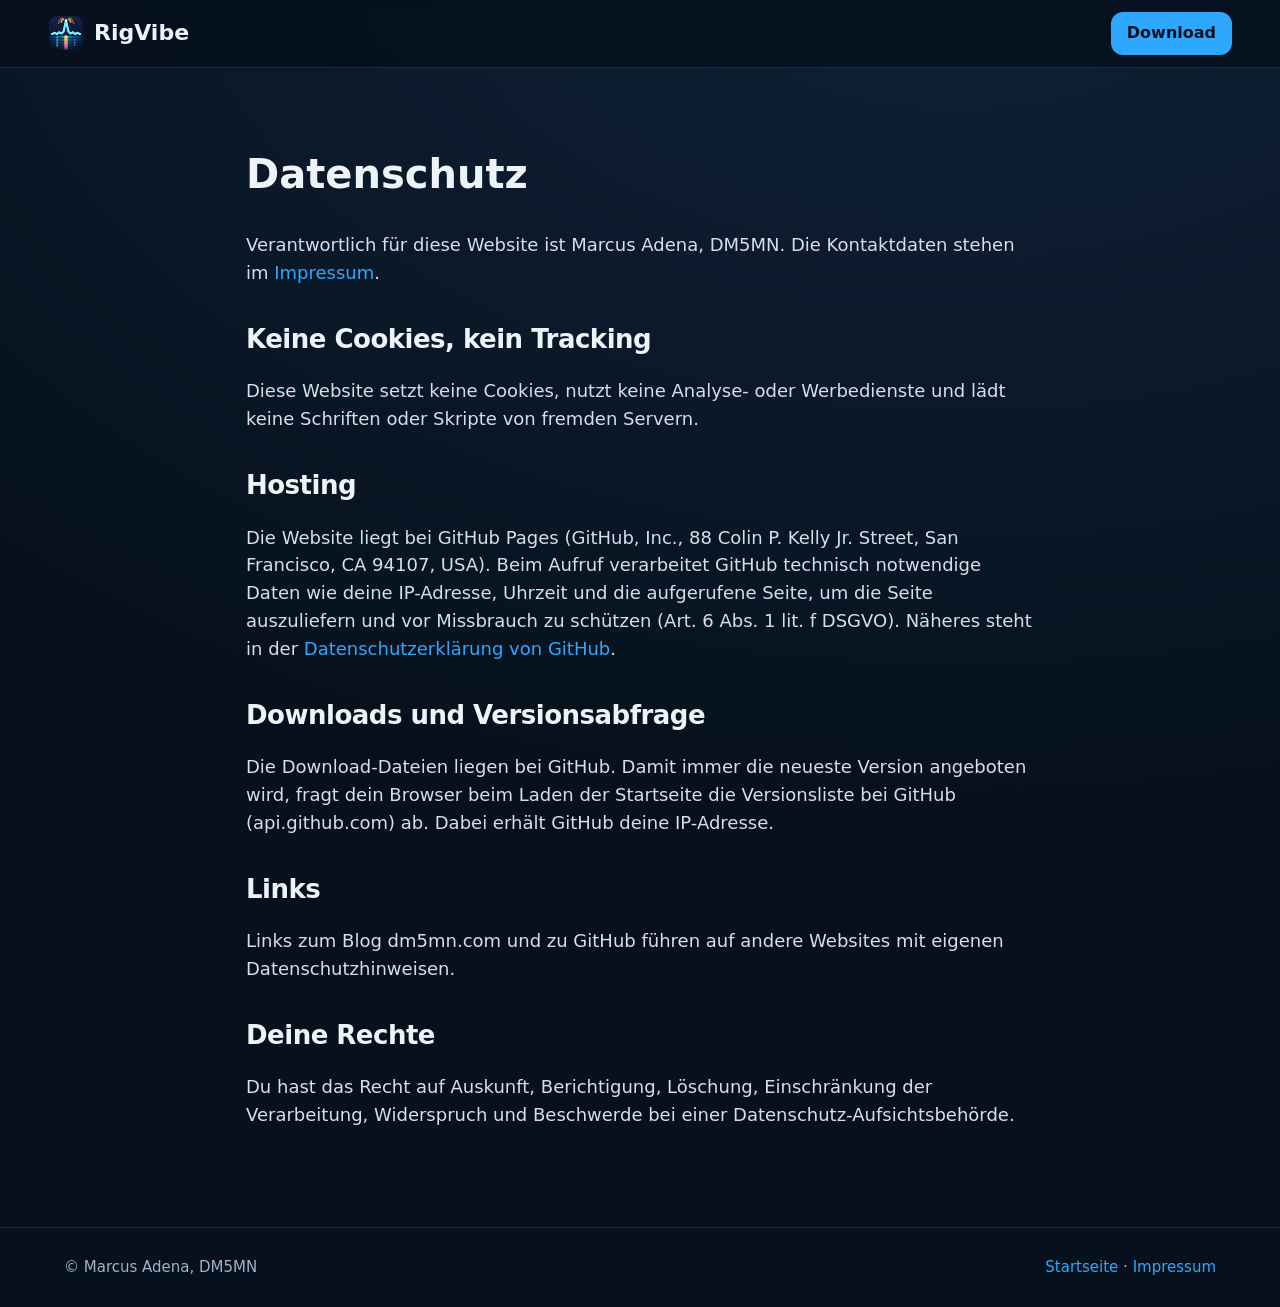
==== datenschutz.html @ 9df2be0b "rigvibe.de: erste Fassung mit Videos Co-Authored-By: Claude Opus 5.5 <noreply@anthropic.com> Claude-" ====
<!doctype html>
<html lang="de">
<head>
<meta charset="utf-8">
<meta name="viewport" content="width=device-width, initial-scale=1">
<title>Datenschutz – RigVibe</title>
<link rel="icon" href="assets/logo.svg" type="image/svg+xml">
<link rel="stylesheet" href="assets/site.css">
</head>
<body>
<header class="nav">
  <a class="brand" href="./"><img src="assets/logo.svg" alt=""><span>RigVibe</span></a>
  <nav><a href="./#download" class="btn small">Download</a></nav>
</header>
<main class="page">
  <h1>Datenschutz</h1>
  <p>Verantwortlich für diese Website ist Marcus Adena, DM5MN. Die Kontaktdaten stehen im <a href="https://dm5mn.com/?page_id=118">Impressum</a>.</p>

  <h2>Keine Cookies, kein Tracking</h2>
  <p>Diese Website setzt keine Cookies, nutzt keine Analyse- oder Werbedienste und lädt keine Schriften oder Skripte von fremden Servern.</p>

  <h2>Hosting</h2>
  <p>Die Website liegt bei GitHub Pages (GitHub, Inc., 88 Colin P. Kelly Jr. Street, San Francisco, CA 94107, USA). Beim Aufruf verarbeitet GitHub technisch notwendige Daten wie deine IP-Adresse, Uhrzeit und die aufgerufene Seite, um die Seite auszuliefern und vor Missbrauch zu schützen (Art. 6 Abs. 1 lit. f DSGVO). Näheres steht in der <a href="https://docs.github.com/de/site-policy/privacy-policies/github-general-privacy-statement">Datenschutzerklärung von GitHub</a>.</p>

  <h2>Downloads und Versionsabfrage</h2>
  <p>Die Download-Dateien liegen bei GitHub. Damit immer die neueste Version angeboten wird, fragt dein Browser beim Laden der Startseite die Versionsliste bei GitHub (api.github.com) ab. Dabei erhält GitHub deine IP-Adresse.</p>

  <h2>Links</h2>
  <p>Links zum Blog dm5mn.com und zu GitHub führen auf andere Websites mit eigenen Datenschutzhinweisen.</p>

  <h2>Deine Rechte</h2>
  <p>Du hast das Recht auf Auskunft, Berichtigung, Löschung, Einschränkung der Verarbeitung, Widerspruch und Beschwerde bei einer Datenschutz-Aufsichtsbehörde.</p>
</main>
<footer>
  <div>© Marcus Adena, DM5MN</div>
  <div><a href="./">Startseite</a> · <a href="https://dm5mn.com/?page_id=118">Impressum</a></div>
</footer>
</body>
</html>
---- assets/site.css ----
:root {
  --bg1: #07111d; --bg2: #0f2238; --card: #0f1c2d; --line: rgba(255,255,255,.1);
  --text: #eef3f9; --dim: #9fb2c8; --blue: #2ea8ff; --cyan: #38e1d2; --orange: #ff8a2a;
}
* { box-sizing: border-box; }
html { scroll-behavior: smooth; }
body {
  margin: 0; color: var(--text); background: radial-gradient(1400px 900px at 75% -10%, var(--bg2), var(--bg1)) fixed, var(--bg1);
  font: 18px/1.55 system-ui, -apple-system, "Segoe UI", Roboto, Helvetica, Arial, sans-serif;
}
a { color: var(--blue); text-decoration: none; }
a:hover { text-decoration: underline; }
img, video { max-width: 100%; display: block; }

.nav {
  position: sticky; top: 0; z-index: 10; display: flex; align-items: center; justify-content: space-between; gap: 16px;
  padding: 12px clamp(16px, 4vw, 48px); background: rgba(7,17,29,.85); backdrop-filter: blur(10px); border-bottom: 1px solid var(--line);
}
.brand { display: flex; align-items: center; gap: 10px; color: var(--text); font-weight: 800; font-size: 22px; }
.brand img { width: 36px; height: 36px; border-radius: 9px; }
.nav nav { display: flex; align-items: center; gap: clamp(10px, 2.4vw, 28px); }
.nav nav a { color: var(--dim); font-weight: 600; }
.nav nav a:hover { color: var(--text); text-decoration: none; }

.btn {
  display: inline-block; padding: 13px 24px; border-radius: 12px; background: var(--blue); color: #04121f !important; font-weight: 700;
  border: 2px solid var(--blue); transition: transform .15s;
}
.btn:hover { text-decoration: none; transform: translateY(-1px); }
.btn.ghost { background: transparent; color: var(--blue) !important; }
.btn.small { padding: 7px 14px; font-size: 16px; color: #04121f !important; }

main > section { padding: clamp(48px, 8vw, 96px) clamp(16px, 5vw, 64px); max-width: 1320px; margin: 0 auto; }
.hero { display: grid; grid-template-columns: 1fr 1.25fr; gap: clamp(24px, 4vw, 56px); align-items: center; }
.hero h1 { font-size: clamp(56px, 8vw, 104px); line-height: 1; margin: 0 0 16px; letter-spacing: -2px;
  background: linear-gradient(90deg, #fff, var(--cyan)); -webkit-background-clip: text; background-clip: text; color: transparent; }
.lead { font-size: clamp(19px, 2vw, 23px); color: var(--dim); margin: 0 0 28px; }
.actions { display: flex; flex-wrap: wrap; gap: 12px; }
.meta { color: var(--dim); font-size: 15px; margin-top: 20px; }
.video { margin: 0; border-radius: 16px; overflow: hidden; border: 1px solid var(--line); box-shadow: 0 30px 80px rgba(0,0,0,.5); background: #000; }
.video video { width: 100%; aspect-ratio: 16 / 9; }

h2 { font-size: clamp(32px, 4vw, 48px); margin: 0 0 10px; letter-spacing: -.5px; }
.sub { color: var(--dim); margin: 0 0 32px; }
.sub.small { font-size: 16px; margin-top: 28px; }

.grid { display: grid; grid-template-columns: repeat(auto-fill, minmax(280px, 1fr)); gap: 20px; }
.card { background: var(--card); border: 1px solid var(--line); border-radius: 16px; overflow: hidden; }
.card img { width: 100%; aspect-ratio: 16 / 10; object-fit: cover; object-position: top left; border-bottom: 1px solid var(--line); }
.card img.tall { object-position: top center; }
.card h3 { margin: 16px 18px 6px; font-size: 20px; }
.card p { margin: 0 18px 18px; color: var(--dim); font-size: 16px; }
.chips { list-style: none; padding: 0; margin: 28px 0 0; display: flex; flex-wrap: wrap; gap: 10px; }
.chips li { padding: 7px 14px; border-radius: 30px; border: 1px solid var(--line); color: var(--dim); font-size: 15px; }

.split { display: grid; grid-template-columns: 1.2fr 1fr; gap: clamp(24px, 4vw, 56px); align-items: center; }
.split.rev { grid-template-columns: 1fr 1.2fr; }
#quansheng h2 { color: var(--cyan); }
#notfunk h2 { color: var(--orange); }
#notfunk .btn.ghost { color: var(--orange) !important; border-color: var(--orange); }
#quansheng .btn.ghost { color: var(--cyan) !important; border-color: var(--cyan); }
.ticks { padding: 0; list-style: none; margin: 20px 0 28px; }
.ticks li { padding-left: 30px; position: relative; margin: 10px 0; }
.ticks li::before { content: "✓"; position: absolute; left: 0; color: var(--green, #3ddc84); font-weight: 800; }

.dl { display: grid; grid-template-columns: repeat(auto-fill, minmax(250px, 1fr)); gap: 16px; }
.dl a { display: flex; flex-direction: column; gap: 4px; padding: 20px 22px; border-radius: 14px; background: var(--card); border: 1px solid var(--line); color: var(--text); }
.dl a:hover { border-color: var(--blue); text-decoration: none; }
.dl b { font-size: 19px; }
.dl span { color: var(--dim); font-size: 15px; }

footer { border-top: 1px solid var(--line); padding: 28px clamp(16px, 5vw, 64px); display: flex; flex-wrap: wrap; justify-content: space-between; gap: 12px; color: var(--dim); font-size: 15px; }

.page { max-width: 820px; margin: 0 auto; padding: 48px 16px 80px; }
.page h1 { font-size: 40px; }
.page h2 { font-size: 26px; margin-top: 32px; }
.page p, .page li { color: #d5dfea; }

@media (max-width: 900px) {
  .hero, .split, .split.rev { grid-template-columns: 1fr; }
  .split.rev > div { order: 2; }
}
@media (max-width: 560px) {
  .nav nav a:not(.btn) { display: none; }
}
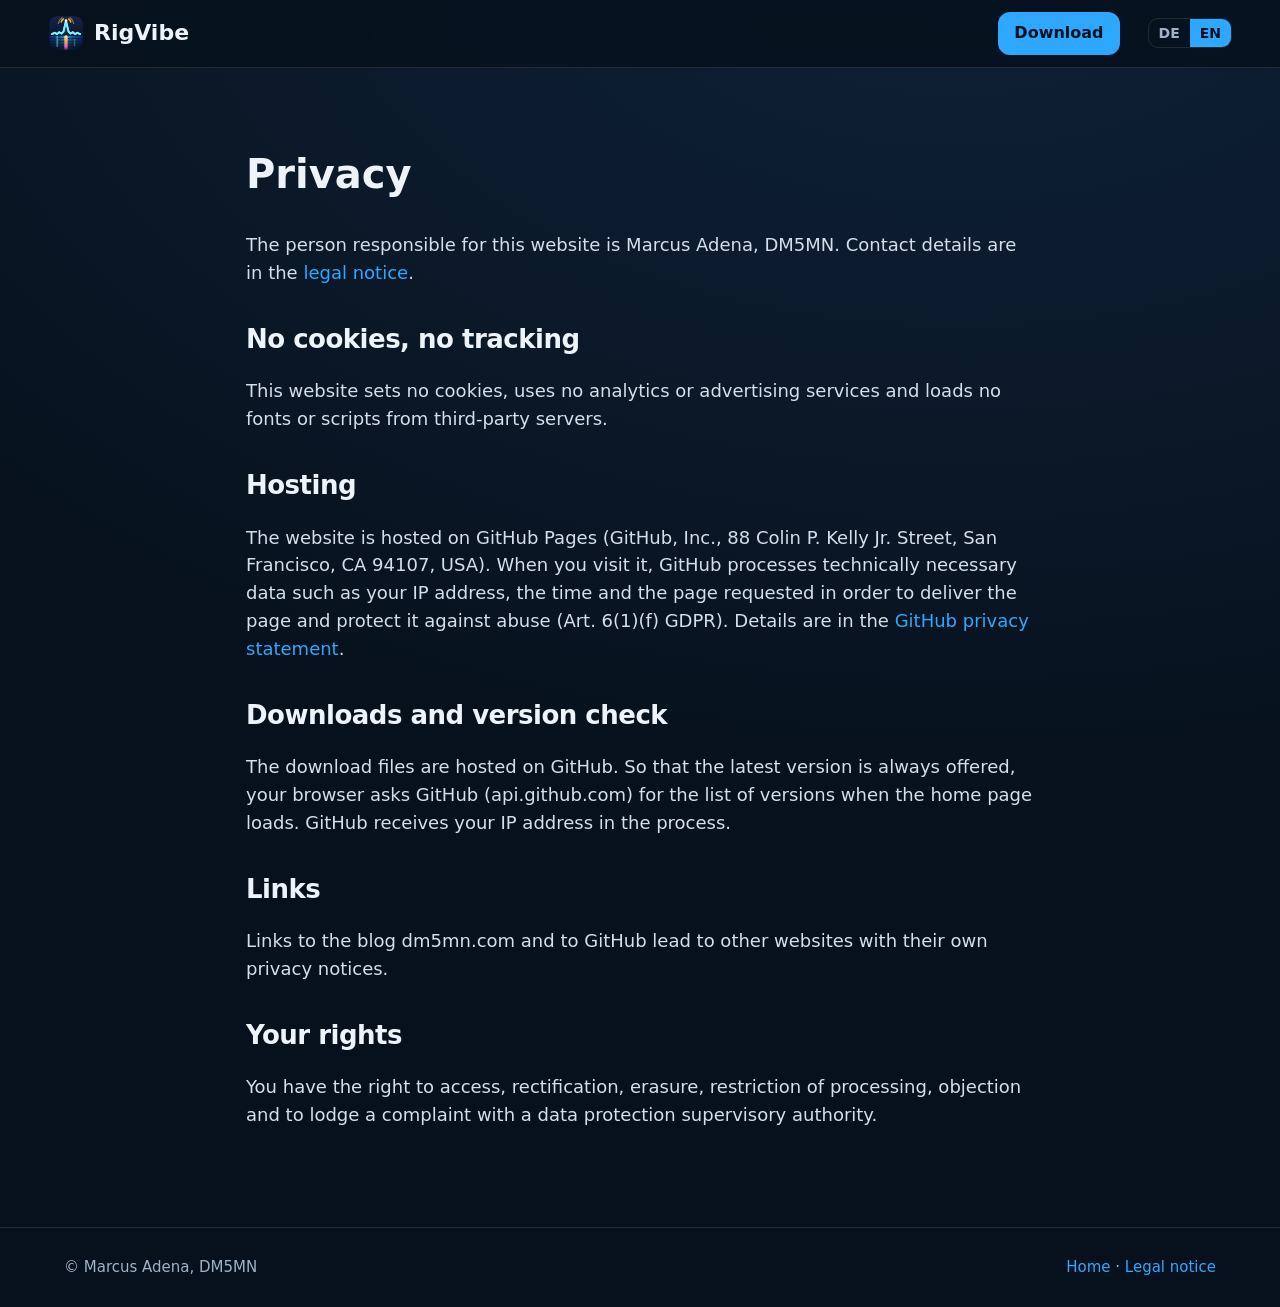
==== commit 92443574: "Datenschutz auch auf Englisch, Sprachwahl als gemeinsames Skript, Blog-Links oeffnen dm5mn.com in de" ====
--- a/datenschutz.html
+++ b/datenschutz.html
@@ -3,37 +3,39 @@
 <head>
 <meta charset="utf-8">
 <meta name="viewport" content="width=device-width, initial-scale=1">
-<title>Datenschutz – RigVibe</title>
+<title data-en="Privacy – RigVibe">Datenschutz – RigVibe</title>
 <link rel="icon" href="assets/logo.svg" type="image/svg+xml">
 <link rel="stylesheet" href="assets/site.css">
 </head>
 <body>
 <header class="nav">
   <a class="brand" href="./"><img src="assets/logo.svg" alt=""><span>RigVibe</span></a>
-  <nav><a href="./#download" class="btn small">Download</a></nav>
+  <nav><a href="./#download" class="btn small">Download</a>
+    <span class="lang" role="group" aria-label="Sprache / Language"><button type="button" data-lang="de">DE</button><button type="button" data-lang="en">EN</button></span></nav>
 </header>
 <main class="page">
-  <h1>Datenschutz</h1>
-  <p>Verantwortlich für diese Website ist Marcus Adena, DM5MN. Die Kontaktdaten stehen im <a href="https://dm5mn.com/?page_id=118">Impressum</a>.</p>
+  <h1 data-en="Privacy">Datenschutz</h1>
+  <p data-en="The person responsible for this website is Marcus Adena, DM5MN. Contact details are in the &lt;a href=&quot;https://dm5mn.com/?page_id=118&quot;&gt;legal notice&lt;/a&gt;.">Verantwortlich für diese Website ist Marcus Adena, DM5MN. Die Kontaktdaten stehen im <a href="https://dm5mn.com/?page_id=118">Impressum</a>.</p>
 
-  <h2>Keine Cookies, kein Tracking</h2>
-  <p>Diese Website setzt keine Cookies, nutzt keine Analyse- oder Werbedienste und lädt keine Schriften oder Skripte von fremden Servern.</p>
+  <h2 data-en="No cookies, no tracking">Keine Cookies, kein Tracking</h2>
+  <p data-en="This website sets no cookies, uses no analytics or advertising services and loads no fonts or scripts from third-party servers.">Diese Website setzt keine Cookies, nutzt keine Analyse- oder Werbedienste und lädt keine Schriften oder Skripte von fremden Servern.</p>
 
   <h2>Hosting</h2>
-  <p>Die Website liegt bei GitHub Pages (GitHub, Inc., 88 Colin P. Kelly Jr. Street, San Francisco, CA 94107, USA). Beim Aufruf verarbeitet GitHub technisch notwendige Daten wie deine IP-Adresse, Uhrzeit und die aufgerufene Seite, um die Seite auszuliefern und vor Missbrauch zu schützen (Art. 6 Abs. 1 lit. f DSGVO). Näheres steht in der <a href="https://docs.github.com/de/site-policy/privacy-policies/github-general-privacy-statement">Datenschutzerklärung von GitHub</a>.</p>
+  <p data-en="The website is hosted on GitHub Pages (GitHub, Inc., 88 Colin P. Kelly Jr. Street, San Francisco, CA 94107, USA). When you visit it, GitHub processes technically necessary data such as your IP address, the time and the page requested in order to deliver the page and protect it against abuse (Art. 6(1)(f) GDPR). Details are in the &lt;a href=&quot;https://docs.github.com/en/site-policy/privacy-policies/github-general-privacy-statement&quot;&gt;GitHub privacy statement&lt;/a&gt;.">Die Website liegt bei GitHub Pages (GitHub, Inc., 88 Colin P. Kelly Jr. Street, San Francisco, CA 94107, USA). Beim Aufruf verarbeitet GitHub technisch notwendige Daten wie deine IP-Adresse, Uhrzeit und die aufgerufene Seite, um die Seite auszuliefern und vor Missbrauch zu schützen (Art. 6 Abs. 1 lit. f DSGVO). Näheres steht in der <a href="https://docs.github.com/de/site-policy/privacy-policies/github-general-privacy-statement">Datenschutzerklärung von GitHub</a>.</p>
 
-  <h2>Downloads und Versionsabfrage</h2>
-  <p>Die Download-Dateien liegen bei GitHub. Damit immer die neueste Version angeboten wird, fragt dein Browser beim Laden der Startseite die Versionsliste bei GitHub (api.github.com) ab. Dabei erhält GitHub deine IP-Adresse.</p>
+  <h2 data-en="Downloads and version check">Downloads und Versionsabfrage</h2>
+  <p data-en="The download files are hosted on GitHub. So that the latest version is always offered, your browser asks GitHub (api.github.com) for the list of versions when the home page loads. GitHub receives your IP address in the process.">Die Download-Dateien liegen bei GitHub. Damit immer die neueste Version angeboten wird, fragt dein Browser beim Laden der Startseite die Versionsliste bei GitHub (api.github.com) ab. Dabei erhält GitHub deine IP-Adresse.</p>
 
   <h2>Links</h2>
-  <p>Links zum Blog dm5mn.com und zu GitHub führen auf andere Websites mit eigenen Datenschutzhinweisen.</p>
+  <p data-en="Links to the blog dm5mn.com and to GitHub lead to other websites with their own privacy notices.">Links zum Blog dm5mn.com und zu GitHub führen auf andere Websites mit eigenen Datenschutzhinweisen.</p>
 
-  <h2>Deine Rechte</h2>
-  <p>Du hast das Recht auf Auskunft, Berichtigung, Löschung, Einschränkung der Verarbeitung, Widerspruch und Beschwerde bei einer Datenschutz-Aufsichtsbehörde.</p>
+  <h2 data-en="Your rights">Deine Rechte</h2>
+  <p data-en="You have the right to access, rectification, erasure, restriction of processing, objection and to lodge a complaint with a data protection supervisory authority.">Du hast das Recht auf Auskunft, Berichtigung, Löschung, Einschränkung der Verarbeitung, Widerspruch und Beschwerde bei einer Datenschutz-Aufsichtsbehörde.</p>
 </main>
 <footer>
   <div>© Marcus Adena, DM5MN</div>
-  <div><a href="./">Startseite</a> · <a href="https://dm5mn.com/?page_id=118">Impressum</a></div>
+  <div><a href="./" data-en="Home">Startseite</a> · <a href="https://dm5mn.com/?page_id=118" data-en="Legal notice">Impressum</a></div>
 </footer>
+<script src="assets/lang.js?v=1"></script>
 </body>
 </html>
--- a/assets/site.css
+++ b/assets/site.css
@@ -38,7 +38,12 @@
 .actions { display: flex; flex-wrap: wrap; gap: 12px; }
 .meta { color: var(--dim); font-size: 15px; margin-top: 20px; }
 .video { margin: 0; border-radius: 16px; overflow: hidden; border: 1px solid var(--line); box-shadow: 0 30px 80px rgba(0,0,0,.5); background: #000; }
-.video video { width: 100%; aspect-ratio: 16 / 9; }
+.video { position: relative; }
+.video video { width: 100%; aspect-ratio: 16 / 9; display: block; }
+.unmute { position: absolute; top: 14px; right: 14px; font: 600 16px/1 system-ui, sans-serif; color: #fff; cursor: pointer;
+  padding: 10px 16px; border-radius: 999px; border: 1px solid rgba(255,255,255,.35); background: rgba(5,10,18,.72); backdrop-filter: blur(6px); }
+.unmute:hover { background: rgba(46,168,255,.35); }
+.unmute[hidden] { display: none; }
 
 h2 { font-size: clamp(32px, 4vw, 48px); margin: 0 0 10px; letter-spacing: -.5px; }
 .sub { color: var(--dim); margin: 0 0 32px; }
@@ -83,3 +88,16 @@
 @media (max-width: 560px) {
   .nav nav a:not(.btn) { display: none; }
 }
+
+/* Hinweis Alpha-Testphase */
+.alpha { margin-top: 14px; padding: 10px 14px; border: 1px solid #ff8a2a; border-radius: 10px; background: rgba(255,138,42,.10); font-size: 15px; line-height: 1.45; }
+.alpha a { color: inherit; text-decoration: underline; }
+
+.lang { display: inline-flex; border: 1px solid var(--line); border-radius: 10px; overflow: hidden; }
+.lang button { background: transparent; color: var(--dim); border: 0; padding: 6px 10px; font: 700 14px system-ui, sans-serif; cursor: pointer; }
+.lang button.on { background: var(--blue); color: #04121f; }
+#sbitx h2 { color: #ffd166; }
+#sbitx .btn.ghost { color: #ffd166 !important; border-color: #ffd166; }
+.install { background: #050c15; border: 1px solid var(--line); border-radius: 12px; padding: 14px 16px; font: 15px/1.4 ui-monospace, Menlo, Consolas, monospace; color: #cfe8ff; overflow-x: auto; white-space: nowrap; }
+.shots { display: grid; grid-template-columns: 1fr 1fr; gap: 12px; margin-top: 16px; }
+.shots img { border-radius: 10px; border: 1px solid var(--line); }
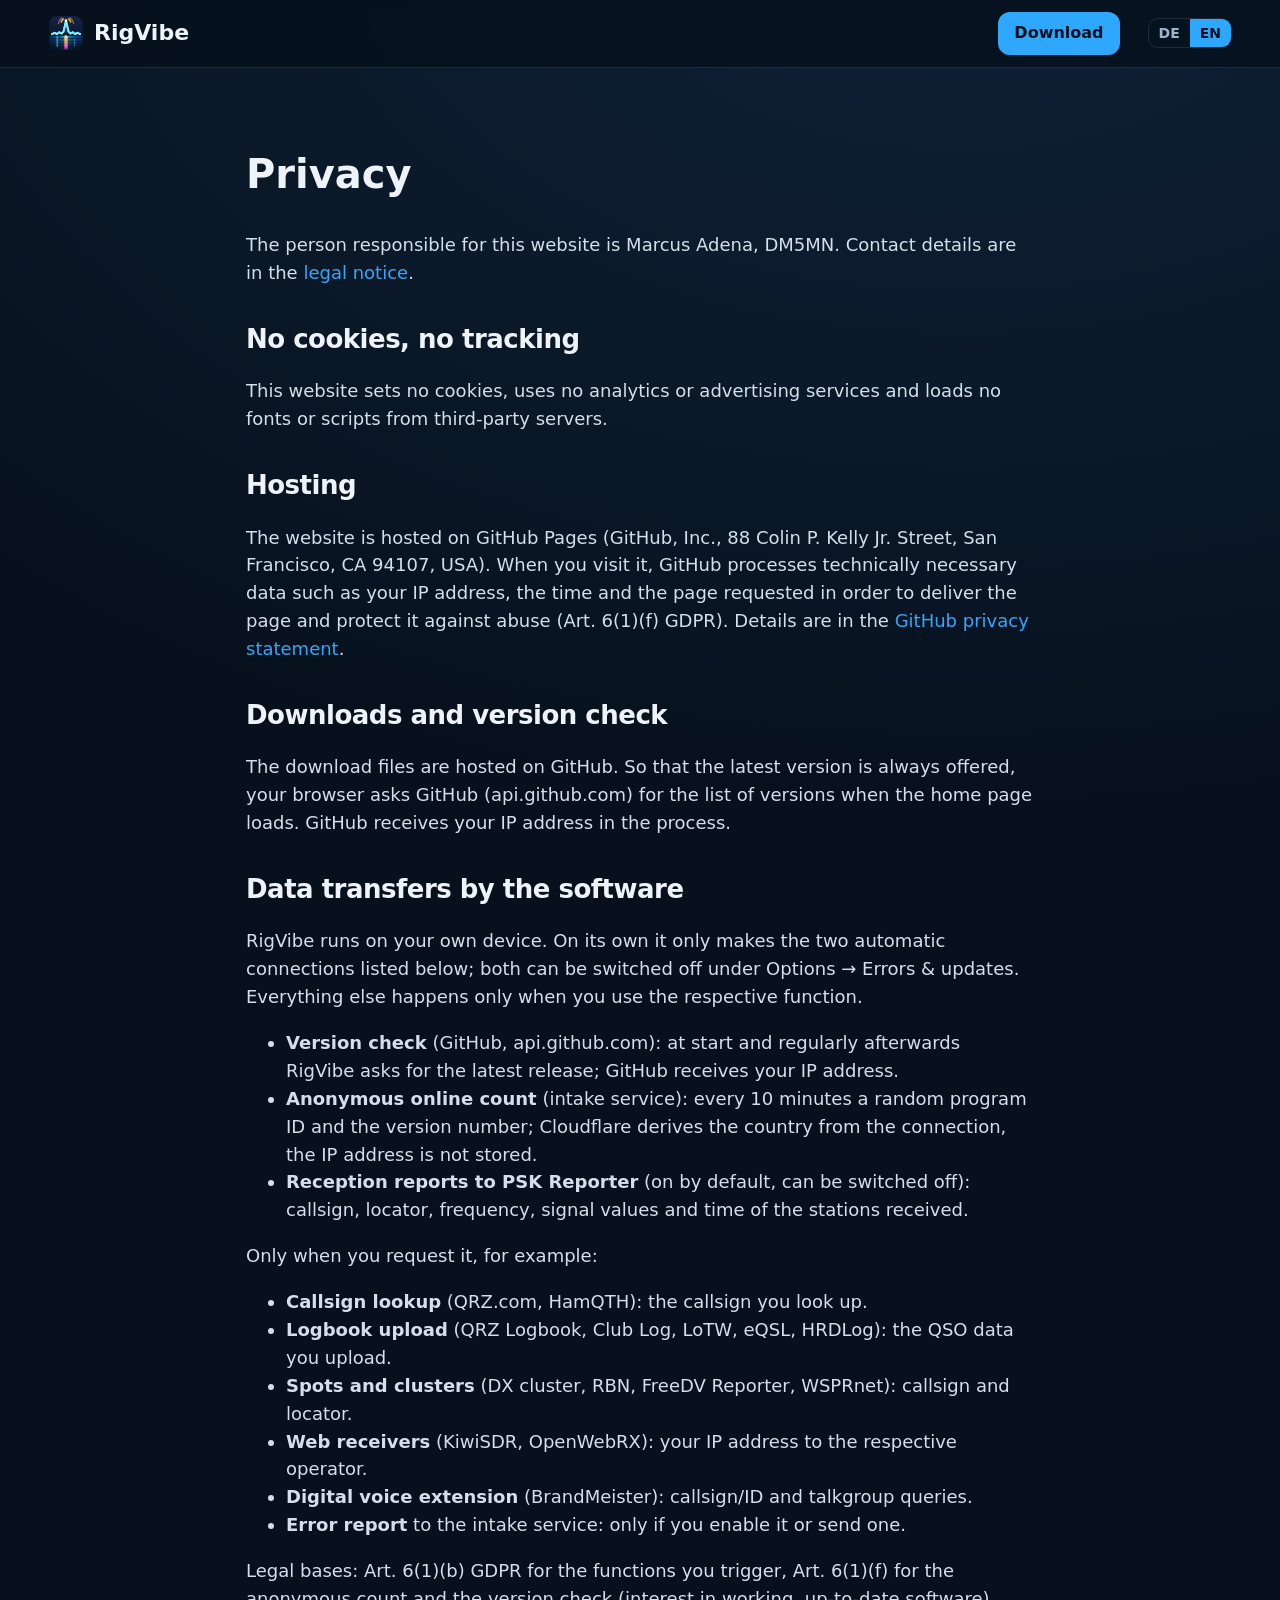
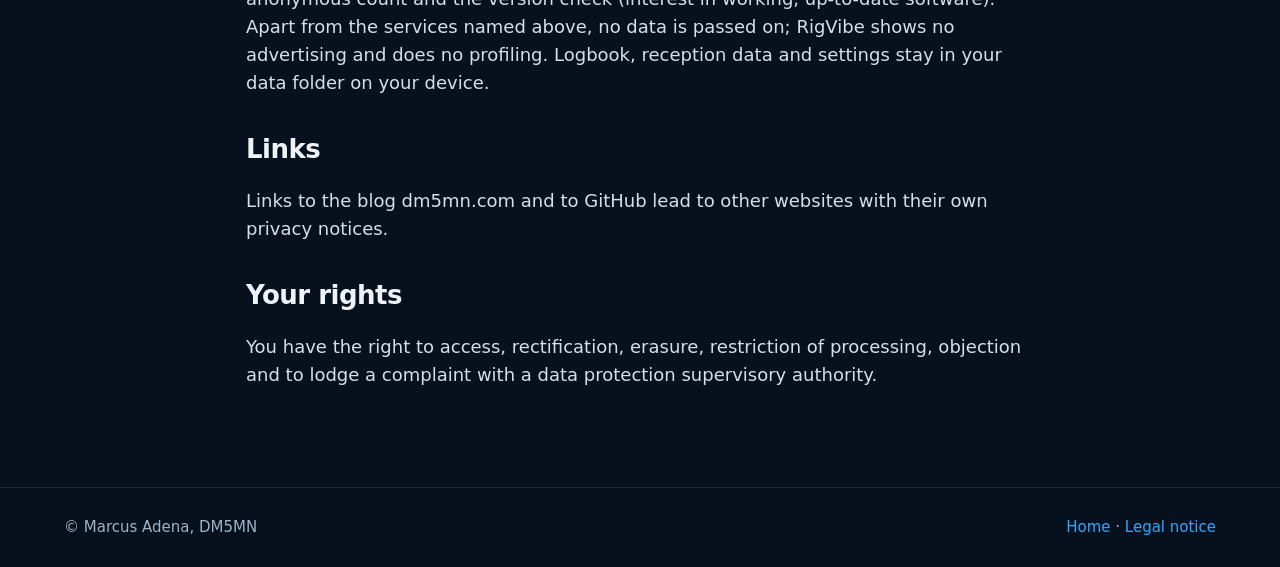
==== commit 478abd8f: "Datenschutz: Datenuebertragungen der Software (Version, Zaehlung, PSK Reporter, Dienste)" ====
--- a/datenschutz.html
+++ b/datenschutz.html
@@ -26,6 +26,24 @@
   <h2 data-en="Downloads and version check">Downloads und Versionsabfrage</h2>
   <p data-en="The download files are hosted on GitHub. So that the latest version is always offered, your browser asks GitHub (api.github.com) for the list of versions when the home page loads. GitHub receives your IP address in the process.">Die Download-Dateien liegen bei GitHub. Damit immer die neueste Version angeboten wird, fragt dein Browser beim Laden der Startseite die Versionsliste bei GitHub (api.github.com) ab. Dabei erhält GitHub deine IP-Adresse.</p>
 
+  <h2 data-en="Data transfers by the software">Datenübertragungen der Software</h2>
+  <p data-en="RigVibe runs on your own device. On its own it only makes the two automatic connections listed below; both can be switched off under Options → Errors &amp; updates. Everything else happens only when you use the respective function.">RigVibe läuft auf deinem eigenen Gerät. Von sich aus baut es nur die beiden folgenden Verbindungen auf; beide lassen sich unter Optionen → Fehler &amp; Updates abschalten. Alles Weitere geschieht nur, wenn du die jeweilige Funktion benutzt.</p>
+  <ul>
+    <li data-en="&lt;strong&gt;Version check&lt;/strong&gt; (GitHub, api.github.com): at start and regularly afterwards RigVibe asks for the latest release; GitHub receives your IP address."><strong>Versionsabfrage</strong> (GitHub, api.github.com): beim Start und danach regelmäßig fragt RigVibe die neueste Fassung ab; GitHub erhält dabei deine IP-Adresse.</li>
+    <li data-en="&lt;strong&gt;Anonymous online count&lt;/strong&gt; (intake service): every 10 minutes a random program ID and the version number; Cloudflare derives the country from the connection, the IP address is not stored."><strong>Anonyme Online-Zählung</strong> (Annahmestelle): alle 10 Minuten eine zufällige Programm-Kennung und die Versionsnummer; das Land ermittelt Cloudflare aus der Verbindung, die IP-Adresse wird nicht gespeichert.</li>
+    <li data-en="&lt;strong&gt;Reception reports to PSK Reporter&lt;/strong&gt; (on by default, can be switched off): callsign, locator, frequency, signal values and time of the stations received."><strong>Empfangsberichte an PSK Reporter</strong> (standardmäßig an, abschaltbar): Rufzeichen, Locator, Frequenz, Signalwerte und Uhrzeit der empfangenen Stationen.</li>
+  </ul>
+  <p data-en="Only when you request it, for example:">Nur auf Anforderung, zum Beispiel:</p>
+  <ul>
+    <li data-en="&lt;strong&gt;Callsign lookup&lt;/strong&gt; (QRZ.com, HamQTH): the callsign you look up."><strong>Rufzeichen-Suche</strong> (QRZ.com, HamQTH): das gesuchte Rufzeichen.</li>
+    <li data-en="&lt;strong&gt;Logbook upload&lt;/strong&gt; (QRZ Logbook, Club Log, LoTW, eQSL, HRDLog): the QSO data you upload."><strong>Logbuch-Upload</strong> (QRZ Logbook, Club Log, LoTW, eQSL, HRDLog): die QSO-Daten des Uploads.</li>
+    <li data-en="&lt;strong&gt;Spots and clusters&lt;/strong&gt; (DX cluster, RBN, FreeDV Reporter, WSPRnet): callsign and locator."><strong>Spots und Cluster</strong> (DX-Cluster, RBN, FreeDV Reporter, WSPRnet): Rufzeichen und Locator.</li>
+    <li data-en="&lt;strong&gt;Web receivers&lt;/strong&gt; (KiwiSDR, OpenWebRX): your IP address to the respective operator."><strong>Web-Empfänger</strong> (KiwiSDR, OpenWebRX): deine IP-Adresse an den jeweiligen Betreiber.</li>
+    <li data-en="&lt;strong&gt;Digital voice extension&lt;/strong&gt; (BrandMeister): callsign/ID and talkgroup queries."><strong>Digitalfunk-Erweiterung</strong> (BrandMeister): Rufzeichen/Kennung und Talkgroup-Abfragen.</li>
+    <li data-en="&lt;strong&gt;Error report&lt;/strong&gt; to the intake service: only if you enable it or send one."><strong>Fehlerbericht</strong> an die Annahmestelle: nur wenn du ihn einschaltest bzw. abschickst.</li>
+  </ul>
+  <p data-en="Legal bases: Art. 6(1)(b) GDPR for the functions you trigger, Art. 6(1)(f) for the anonymous count and the version check (interest in working, up-to-date software). Apart from the services named above, no data is passed on; RigVibe shows no advertising and does no profiling. Logbook, reception data and settings stay in your data folder on your device.">Rechtsgrundlagen: Art. 6 Abs. 1 lit. b DSGVO für die von dir ausgelösten Funktionen, lit. f für die anonyme Zählung und die Versionsabfrage (Interesse an einer funktionierenden, aktuellen Software). Eine Weitergabe an Dritte außer an die genannten Dienste findet nicht statt; RigVibe zeigt keine Werbung und macht kein Profiling. Logbuch, Empfangsdaten und Einstellungen bleiben in deinem Datenordner auf deinem Gerät.</p>
+
   <h2>Links</h2>
   <p data-en="Links to the blog dm5mn.com and to GitHub lead to other websites with their own privacy notices.">Links zum Blog dm5mn.com und zu GitHub führen auf andere Websites mit eigenen Datenschutzhinweisen.</p>
 
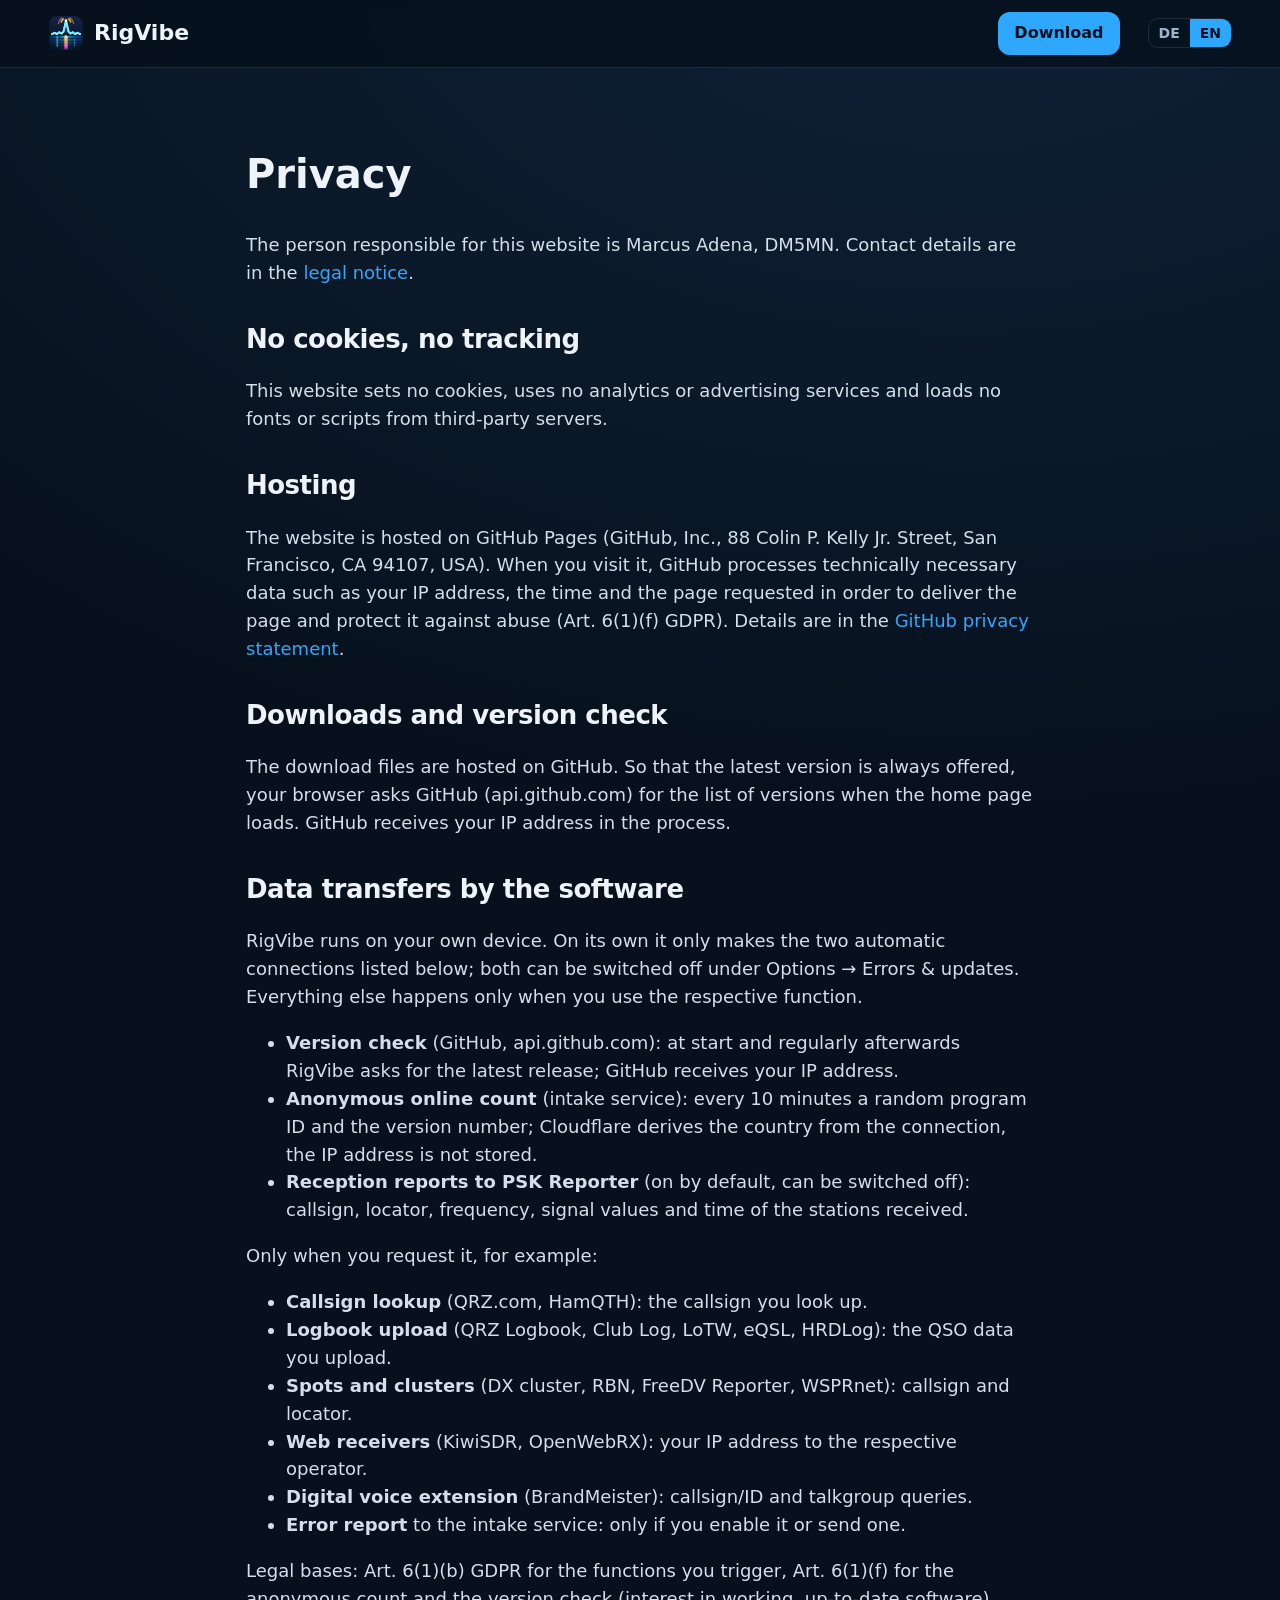
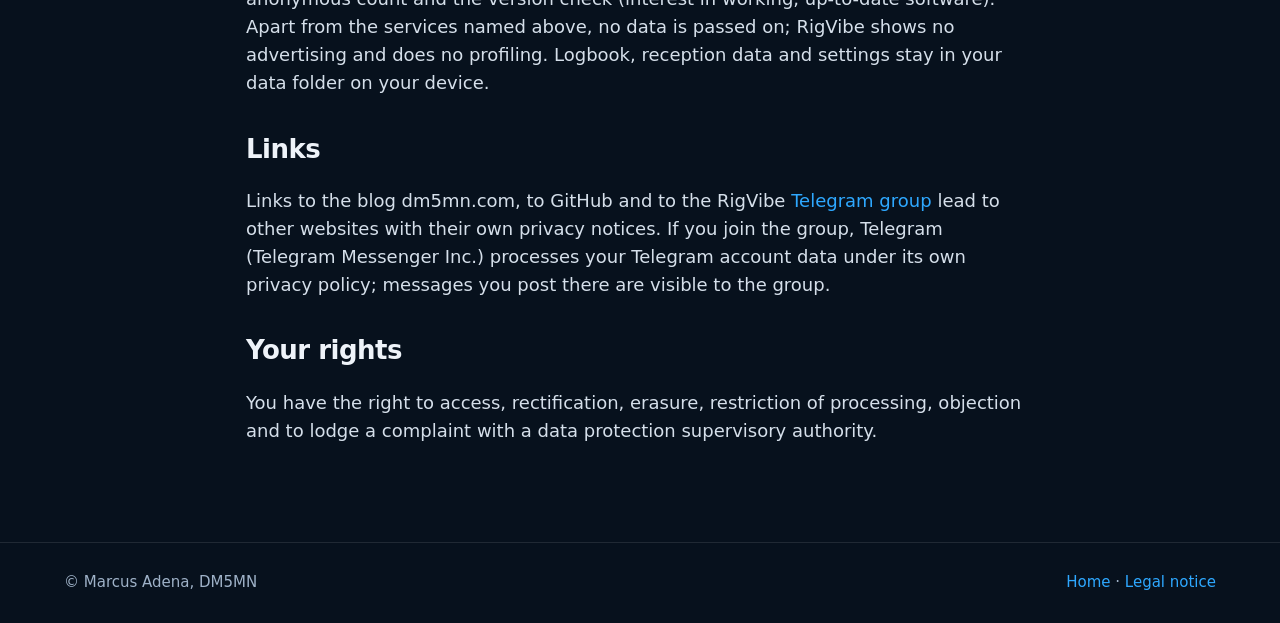
==== commit f2172726: "Telegram-Gruppe verlinkt (Kopf, Download, Fusszeile, Datenschutz)" ====
--- a/datenschutz.html
+++ b/datenschutz.html
@@ -45,7 +45,7 @@
   <p data-en="Legal bases: Art. 6(1)(b) GDPR for the functions you trigger, Art. 6(1)(f) for the anonymous count and the version check (interest in working, up-to-date software). Apart from the services named above, no data is passed on; RigVibe shows no advertising and does no profiling. Logbook, reception data and settings stay in your data folder on your device.">Rechtsgrundlagen: Art. 6 Abs. 1 lit. b DSGVO für die von dir ausgelösten Funktionen, lit. f für die anonyme Zählung und die Versionsabfrage (Interesse an einer funktionierenden, aktuellen Software). Eine Weitergabe an Dritte außer an die genannten Dienste findet nicht statt; RigVibe zeigt keine Werbung und macht kein Profiling. Logbuch, Empfangsdaten und Einstellungen bleiben in deinem Datenordner auf deinem Gerät.</p>
 
   <h2>Links</h2>
-  <p data-en="Links to the blog dm5mn.com and to GitHub lead to other websites with their own privacy notices.">Links zum Blog dm5mn.com und zu GitHub führen auf andere Websites mit eigenen Datenschutzhinweisen.</p>
+  <p data-en="Links to the blog dm5mn.com, to GitHub and to the RigVibe &lt;a href=&quot;https://t.me/rigvibe&quot;&gt;Telegram group&lt;/a&gt; lead to other websites with their own privacy notices. If you join the group, Telegram (Telegram Messenger Inc.) processes your Telegram account data under its own privacy policy; messages you post there are visible to the group.">Links zum Blog dm5mn.com, zu GitHub und zur RigVibe-<a href="https://t.me/rigvibe">Telegram-Gruppe</a> führen auf andere Angebote mit eigenen Datenschutzhinweisen. Wer der Gruppe beitritt, dessen Telegram-Kontodaten verarbeitet Telegram (Telegram Messenger Inc.) nach eigener Datenschutzerklärung; dort gepostete Nachrichten sind für die Gruppe sichtbar.</p>
 
   <h2 data-en="Your rights">Deine Rechte</h2>
   <p data-en="You have the right to access, rectification, erasure, restriction of processing, objection and to lodge a complaint with a data protection supervisory authority.">Du hast das Recht auf Auskunft, Berichtigung, Löschung, Einschränkung der Verarbeitung, Widerspruch und Beschwerde bei einer Datenschutz-Aufsichtsbehörde.</p>
